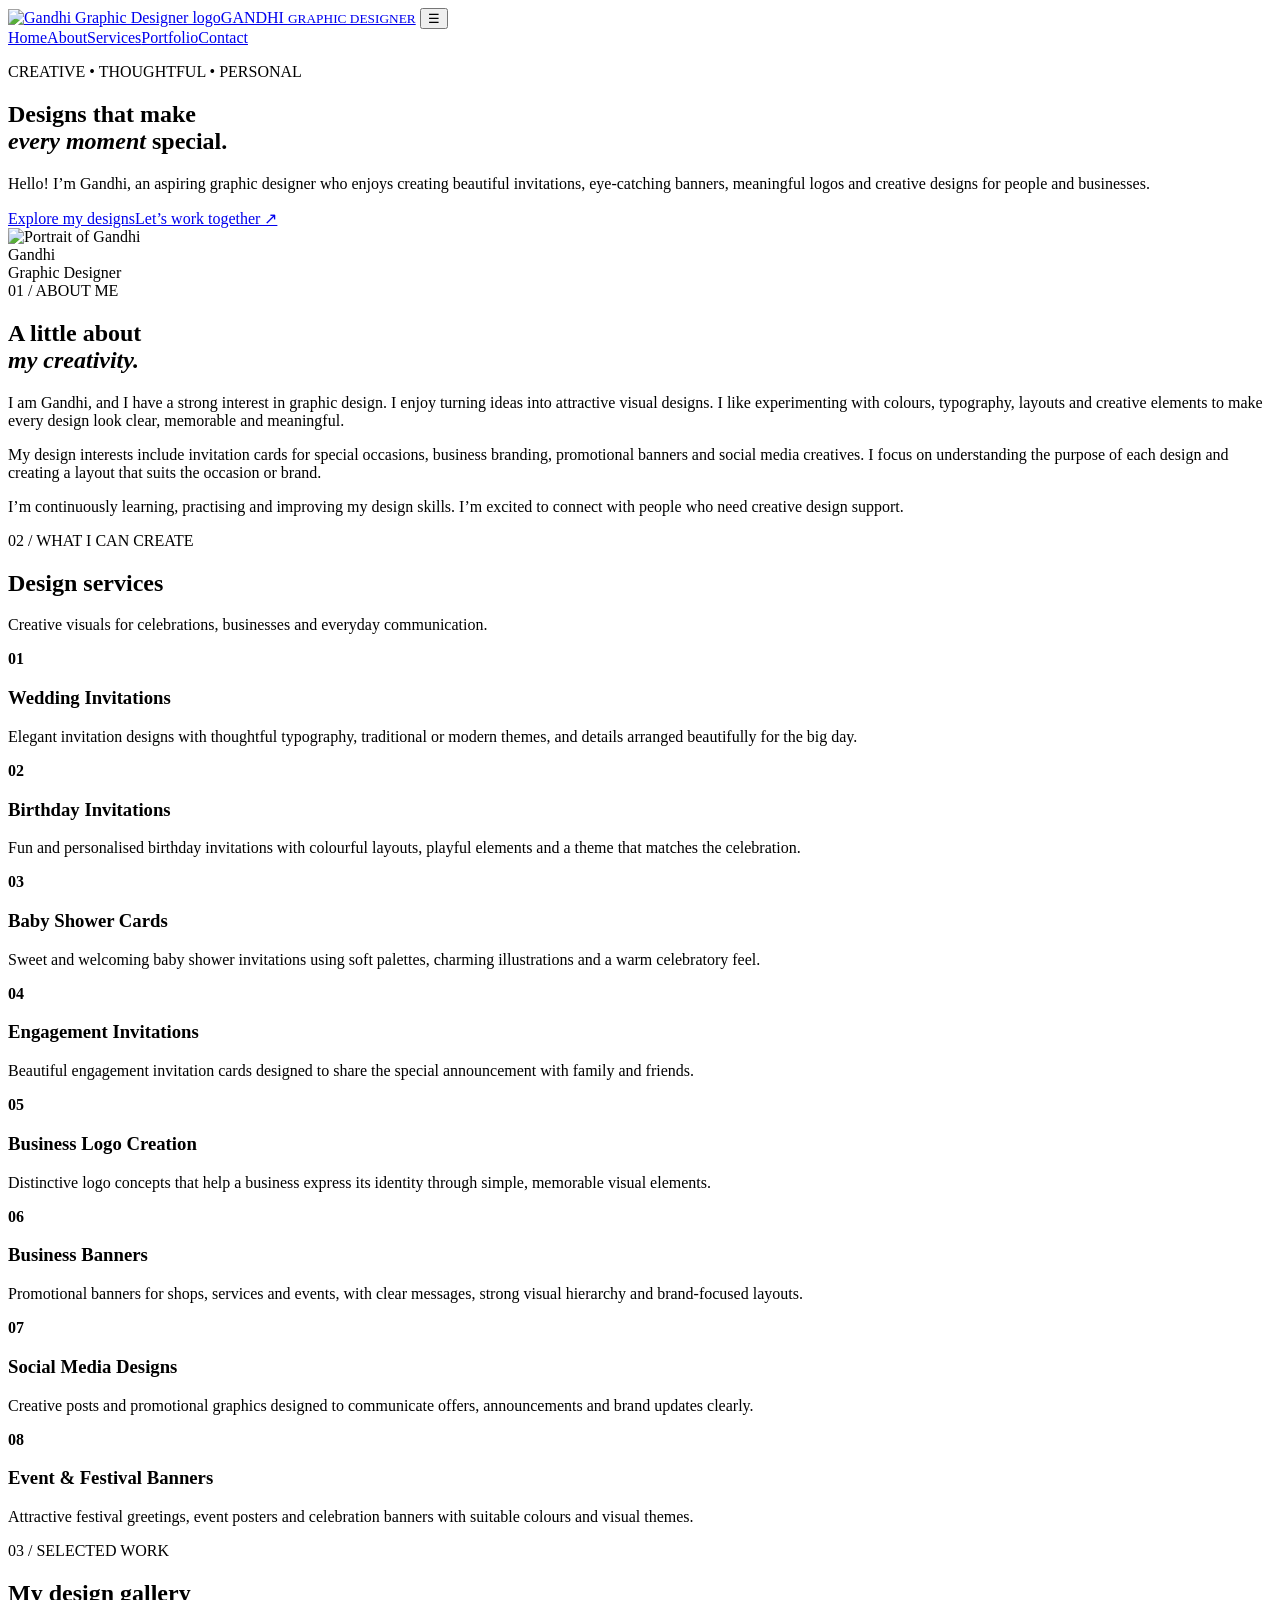
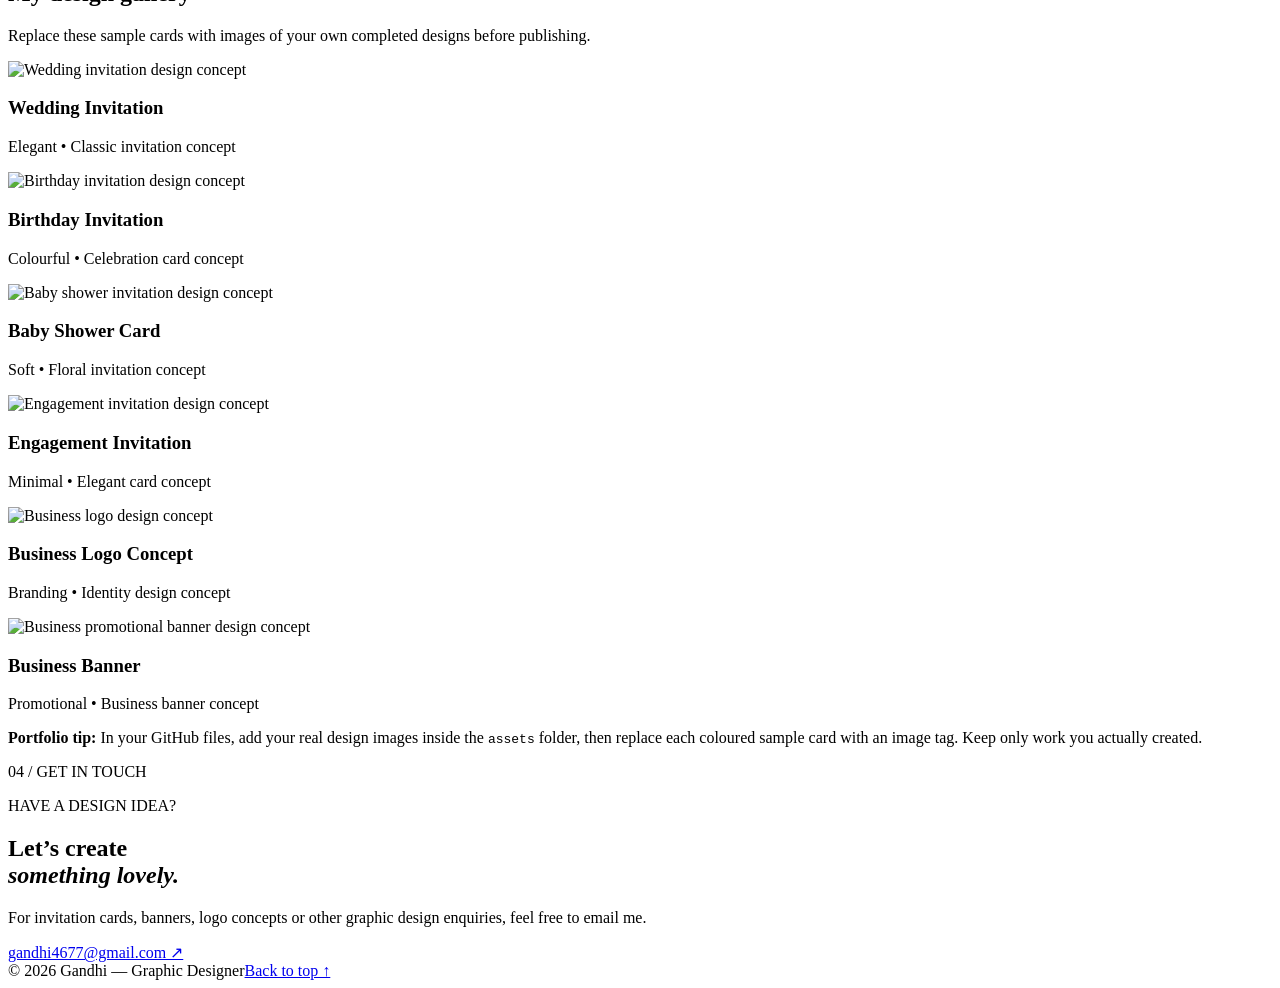
==== index.html @ 90b86551 "Rename index-1.html to index.html" ====
<!DOCTYPE html>
<html lang="en">
<head>
  <meta charset="UTF-8">
  <meta name="viewport" content="width=device-width, initial-scale=1.0">
  <meta name="description" content="Gandhi Graphic Designer — invitations, banners, logos and social media designs.">
  <title>Gandhi | Graphic Designer</title>
  <link rel="stylesheet" href="style.css">
</head>
<body>
<header class="header">
  <a class="brand" href="#home"><img src="assets/logo.png" alt="Gandhi Graphic Designer logo"><span>GANDHI <small>GRAPHIC DESIGNER</small></span></a>
  <button class="menu" aria-label="Open menu" onclick="document.querySelector('.nav').classList.toggle('show')">☰</button>
  <nav class="nav">
    <a href="#home">Home</a><a href="#about">About</a><a href="#services">Services</a><a href="#portfolio">Portfolio</a><a href="#contact" class="nav-button">Contact</a>
  </nav>
</header>

<main>
<section class="hero" id="home">
  <div class="hero-copy">
    <p class="eyebrow">CREATIVE • THOUGHTFUL • PERSONAL</p>
    <h1>Designs that make<br><em>every moment</em> special.</h1>
    <p class="intro">Hello! I’m Gandhi, an aspiring graphic designer who enjoys creating beautiful invitations, eye-catching banners, meaningful logos and creative designs for people and businesses.</p>
    <div class="actions"><a class="button" href="#portfolio">Explore my designs</a><a class="text-link" href="#contact">Let’s work together ↗</a></div>
  </div>
  <div class="hero-photo"><img src="assets/profile.png" alt="Portrait of Gandhi"><div class="photo-tag">Gandhi<br><span>Graphic Designer</span></div></div>
</section>

<section class="about section" id="about">
  <div class="section-label">01 / ABOUT ME</div>
  <div class="about-grid">
    <h2>A little about<br><em>my creativity.</em></h2>
    <div><p>I am Gandhi, and I have a strong interest in graphic design. I enjoy turning ideas into attractive visual designs. I like experimenting with colours, typography, layouts and creative elements to make every design look clear, memorable and meaningful.</p>
    <p>My design interests include invitation cards for special occasions, business branding, promotional banners and social media creatives. I focus on understanding the purpose of each design and creating a layout that suits the occasion or brand.</p>
    <p class="note">I’m continuously learning, practising and improving my design skills. I’m excited to connect with people who need creative design support.</p></div>
  </div>
</section>

<section class="services section" id="services">
  <div class="section-label">02 / WHAT I CAN CREATE</div>
  <div class="section-heading"><h2>Design services</h2><p>Creative visuals for celebrations, businesses and everyday communication.</p></div>
  <div class="service-grid">
    <article><b>01</b><h3>Wedding Invitations</h3><p>Elegant invitation designs with thoughtful typography, traditional or modern themes, and details arranged beautifully for the big day.</p></article>
    <article><b>02</b><h3>Birthday Invitations</h3><p>Fun and personalised birthday invitations with colourful layouts, playful elements and a theme that matches the celebration.</p></article>
    <article><b>03</b><h3>Baby Shower Cards</h3><p>Sweet and welcoming baby shower invitations using soft palettes, charming illustrations and a warm celebratory feel.</p></article>
    <article><b>04</b><h3>Engagement Invitations</h3><p>Beautiful engagement invitation cards designed to share the special announcement with family and friends.</p></article>
    <article><b>05</b><h3>Business Logo Creation</h3><p>Distinctive logo concepts that help a business express its identity through simple, memorable visual elements.</p></article>
    <article><b>06</b><h3>Business Banners</h3><p>Promotional banners for shops, services and events, with clear messages, strong visual hierarchy and brand-focused layouts.</p></article>
    <article><b>07</b><h3>Social Media Designs</h3><p>Creative posts and promotional graphics designed to communicate offers, announcements and brand updates clearly.</p></article>
    <article><b>08</b><h3>Event & Festival Banners</h3><p>Attractive festival greetings, event posters and celebration banners with suitable colours and visual themes.</p></article>
  </div>
</section>

<section class="portfolio section" id="portfolio">
  <div class="section-label">03 / SELECTED WORK</div>
  <div class="section-heading"><h2>My design gallery</h2><p>Replace these sample cards with images of your own completed designs before publishing.</p></div>
  <div class="portfolio-grid">
    <article class="work"><img src="assets/wedding-invitation.svg" alt="Wedding invitation design concept"><h3>Wedding Invitation</h3><p>Elegant • Classic invitation concept</p></article>
    <article class="work"><img src="assets/birthday-invitation.svg" alt="Birthday invitation design concept"><h3>Birthday Invitation</h3><p>Colourful • Celebration card concept</p></article>
    <article class="work"><img src="assets/baby-shower-card.svg" alt="Baby shower invitation design concept"><h3>Baby Shower Card</h3><p>Soft • Floral invitation concept</p></article>
    <article class="work"><img src="assets/engagement-invitation.svg" alt="Engagement invitation design concept"><h3>Engagement Invitation</h3><p>Minimal • Elegant card concept</p></article>
    <article class="work"><img src="assets/business-logo-concept.svg" alt="Business logo design concept"><h3>Business Logo Concept</h3><p>Branding • Identity design concept</p></article>
    <article class="work"><img src="assets/business-banner.svg" alt="Business promotional banner design concept"><h3>Business Banner</h3><p>Promotional • Business banner concept</p></article>
  </div>
  <p class="gallery-tip"><strong>Portfolio tip:</strong> In your GitHub files, add your real design images inside the <code>assets</code> folder, then replace each coloured sample card with an image tag. Keep only work you actually created.</p>
</section>

<section class="contact section" id="contact">
  <div class="section-label">04 / GET IN TOUCH</div>
  <div class="contact-box"><div><p class="eyebrow">HAVE A DESIGN IDEA?</p><h2>Let’s create<br><em>something lovely.</em></h2><p>For invitation cards, banners, logo concepts or other graphic design enquiries, feel free to email me.</p></div>
  <a class="email" href="mailto:gandhi4677@gmail.com">gandhi4677@gmail.com ↗</a></div>
</section>
</main>
<footer><span>© 2026 Gandhi — Graphic Designer</span><a href="#home">Back to top ↑</a></footer>
<script>
  document.querySelectorAll('.nav a').forEach(a => a.addEventListener('click', () => document.querySelector('.nav').classList.remove('show')));
</script>
</body>
</html>
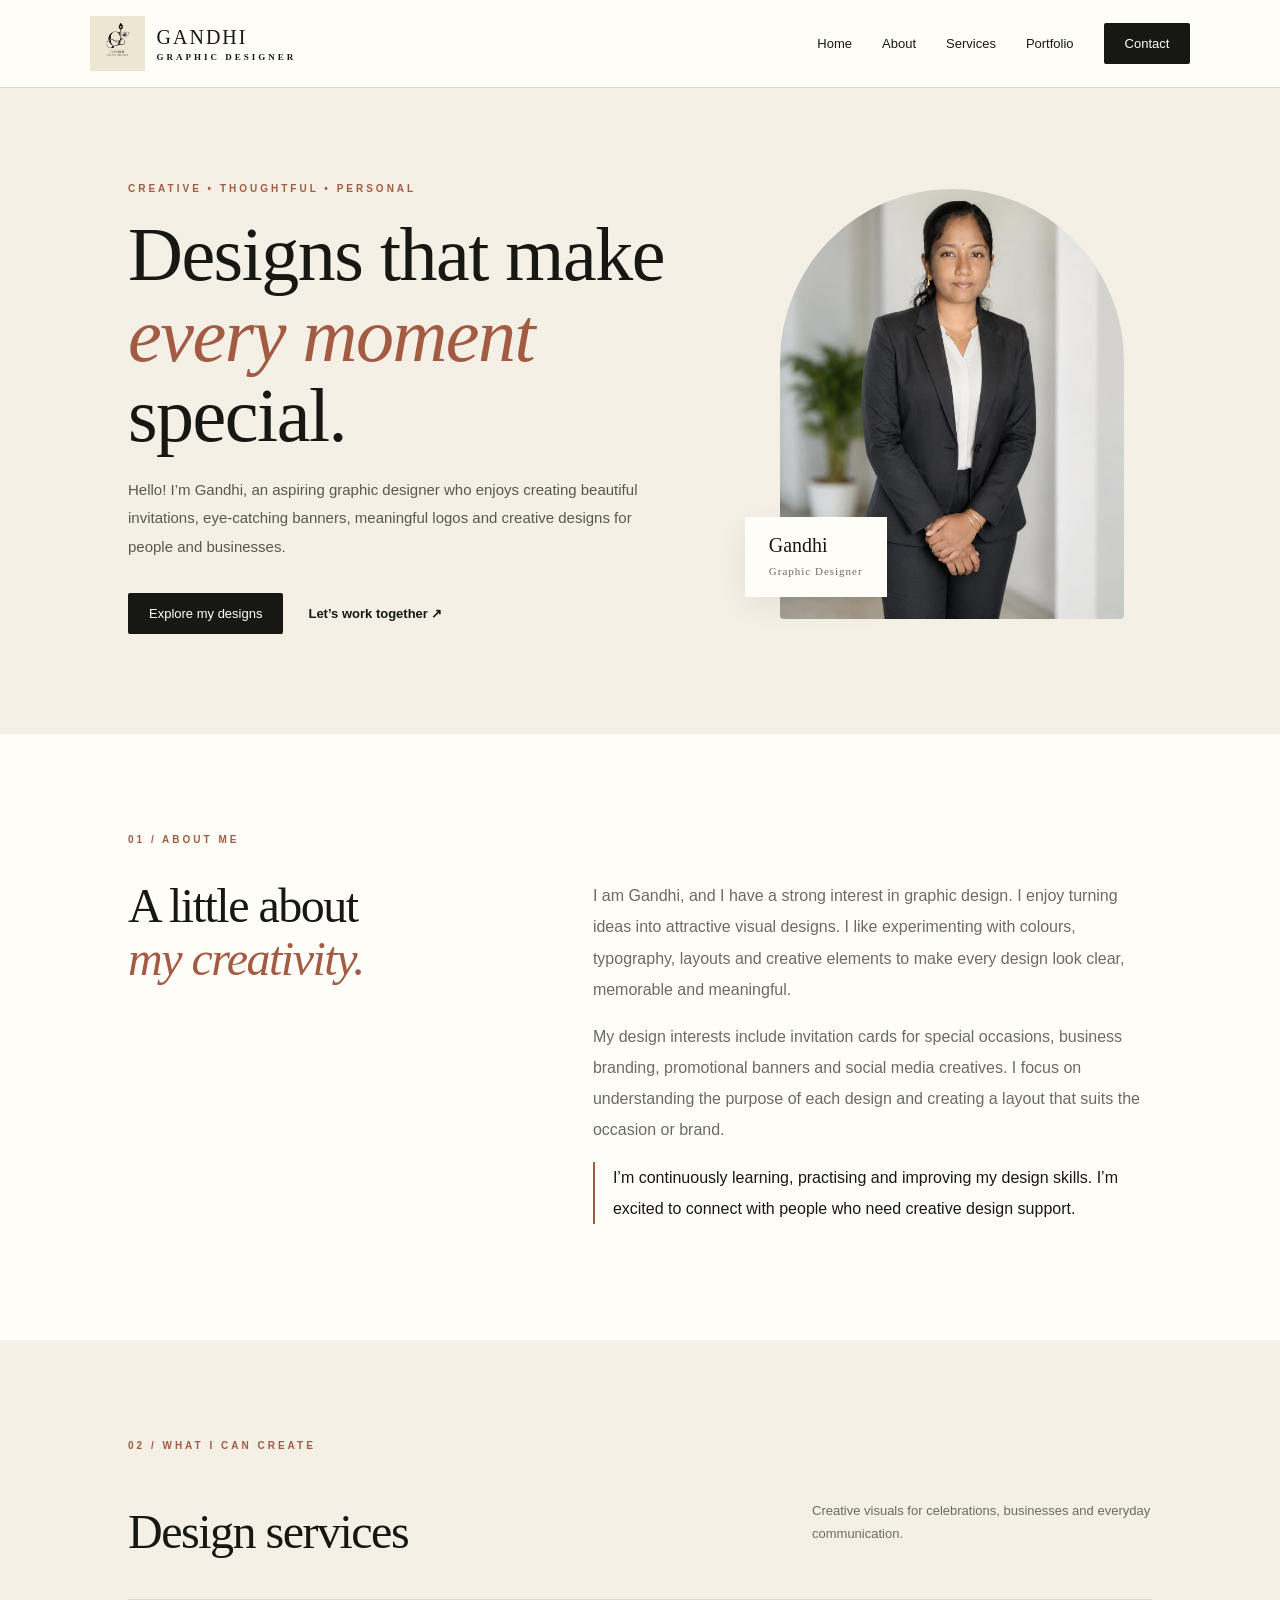
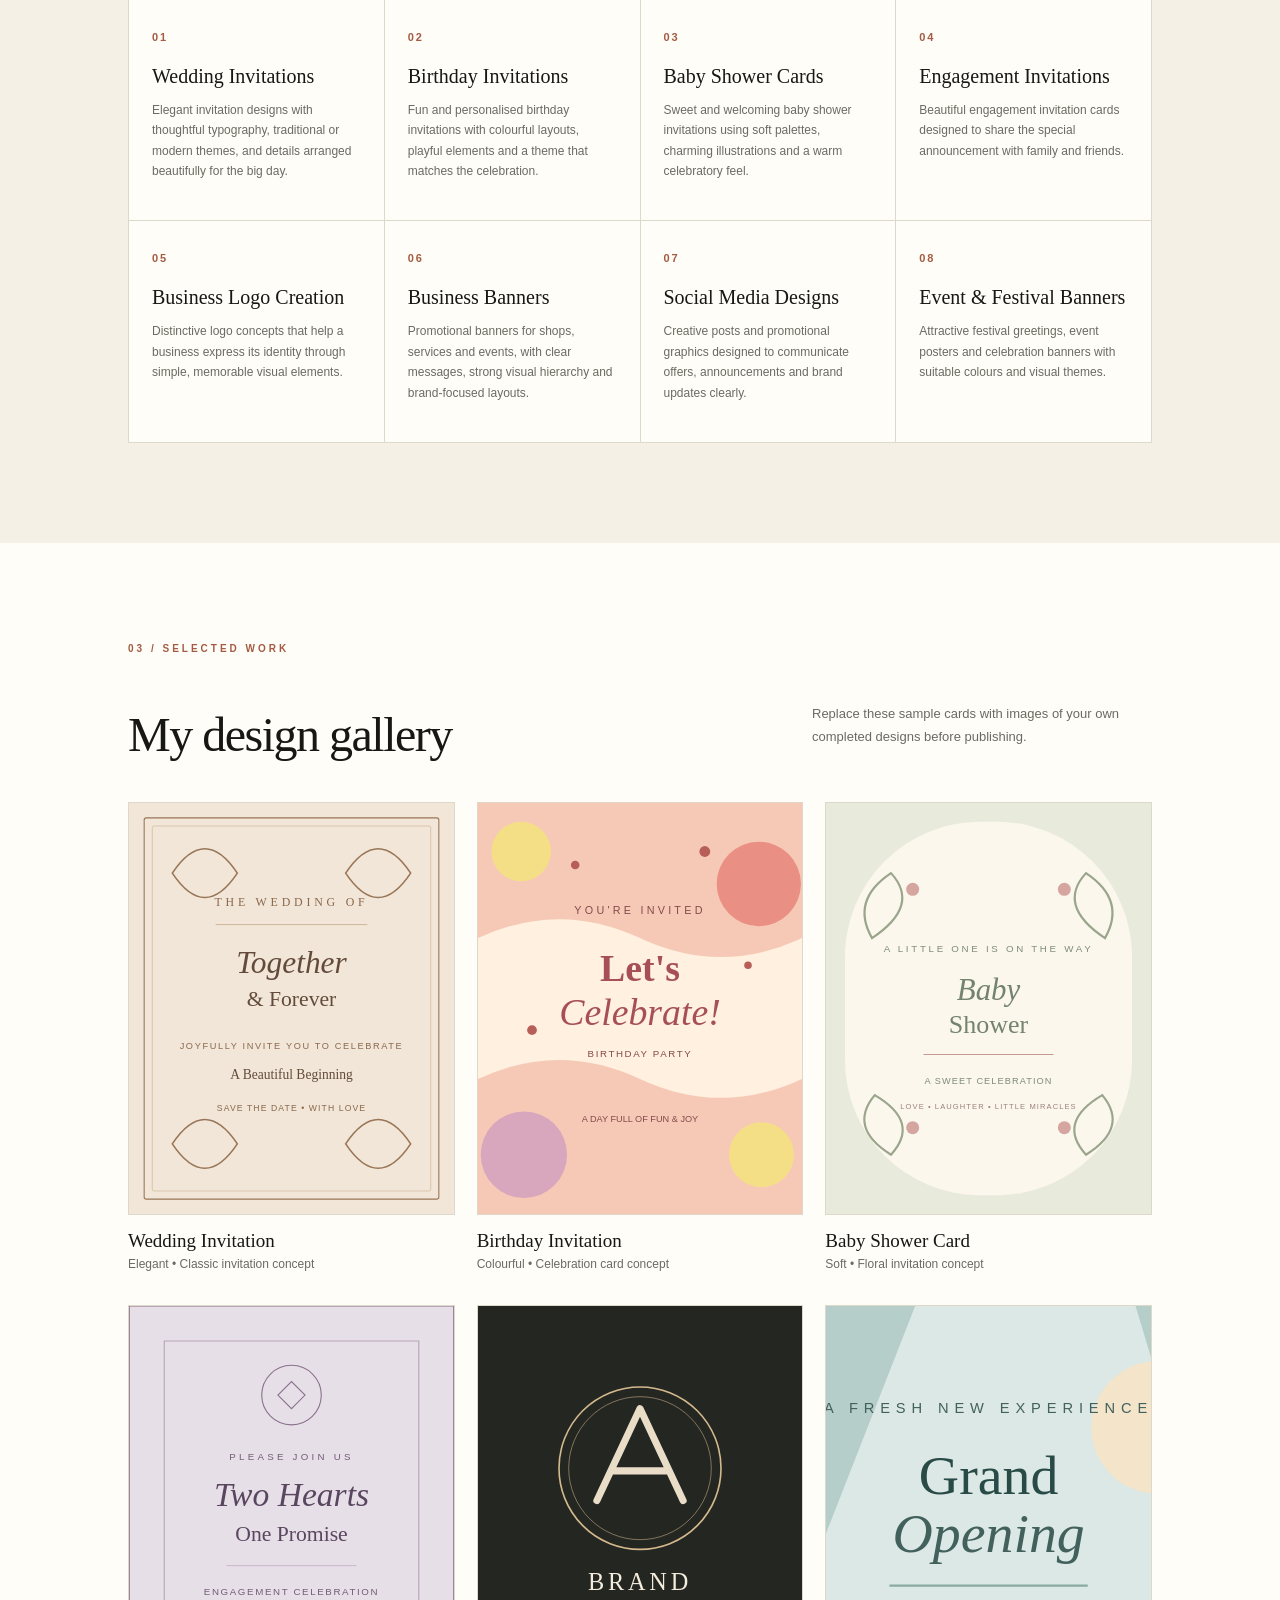
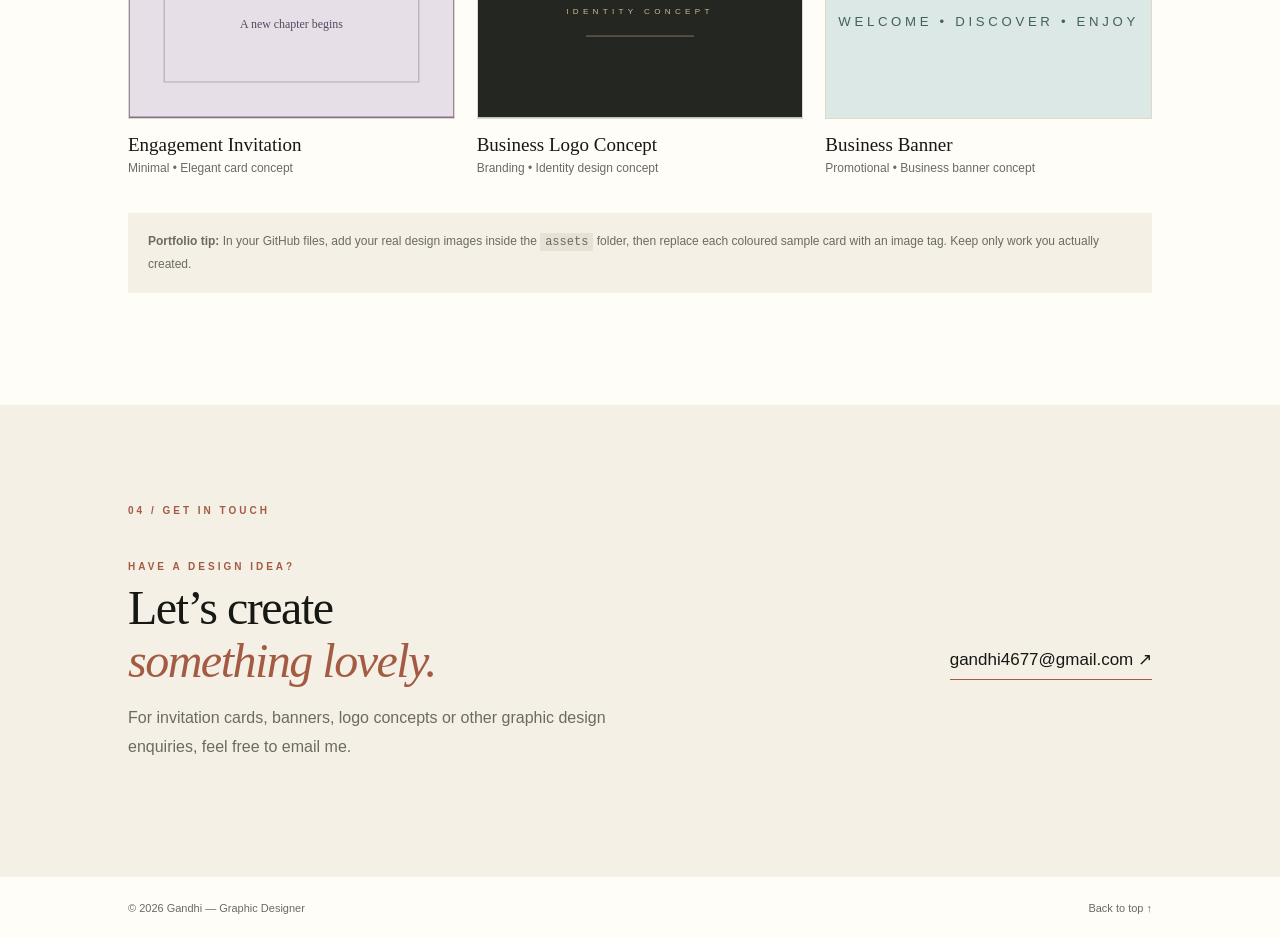
==== commit 65547363: "Update index.html" ====
--- a/index.html
+++ b/index.html
@@ -9,7 +9,7 @@
 </head>
 <body>
 <header class="header">
-  <a class="brand" href="#home"><img src="assets/logo.png" alt="Gandhi Graphic Designer logo"><span>GANDHI <small>GRAPHIC DESIGNER</small></span></a>
+  <a class="brand" href="#home"><img src="assets/assets/logo.png" alt="Gandhi Graphic Designer logo"><span>GANDHI <small>GRAPHIC DESIGNER</small></span></a>
   <button class="menu" aria-label="Open menu" onclick="document.querySelector('.nav').classList.toggle('show')">☰</button>
   <nav class="nav">
     <a href="#home">Home</a><a href="#about">About</a><a href="#services">Services</a><a href="#portfolio">Portfolio</a><a href="#contact" class="nav-button">Contact</a>
@@ -24,7 +24,7 @@
     <p class="intro">Hello! I’m Gandhi, an aspiring graphic designer who enjoys creating beautiful invitations, eye-catching banners, meaningful logos and creative designs for people and businesses.</p>
     <div class="actions"><a class="button" href="#portfolio">Explore my designs</a><a class="text-link" href="#contact">Let’s work together ↗</a></div>
   </div>
-  <div class="hero-photo"><img src="assets/profile.png" alt="Portrait of Gandhi"><div class="photo-tag">Gandhi<br><span>Graphic Designer</span></div></div>
+  <div class="hero-photo"><img src="assets/assets/profile.png" alt="Portrait of Gandhi"><div class="photo-tag">Gandhi<br><span>Graphic Designer</span></div></div>
 </section>
 
 <section class="about section" id="about">
@@ -56,12 +56,12 @@
   <div class="section-label">03 / SELECTED WORK</div>
   <div class="section-heading"><h2>My design gallery</h2><p>Replace these sample cards with images of your own completed designs before publishing.</p></div>
   <div class="portfolio-grid">
-    <article class="work"><img src="assets/wedding-invitation.svg" alt="Wedding invitation design concept"><h3>Wedding Invitation</h3><p>Elegant • Classic invitation concept</p></article>
-    <article class="work"><img src="assets/birthday-invitation.svg" alt="Birthday invitation design concept"><h3>Birthday Invitation</h3><p>Colourful • Celebration card concept</p></article>
-    <article class="work"><img src="assets/baby-shower-card.svg" alt="Baby shower invitation design concept"><h3>Baby Shower Card</h3><p>Soft • Floral invitation concept</p></article>
-    <article class="work"><img src="assets/engagement-invitation.svg" alt="Engagement invitation design concept"><h3>Engagement Invitation</h3><p>Minimal • Elegant card concept</p></article>
-    <article class="work"><img src="assets/business-logo-concept.svg" alt="Business logo design concept"><h3>Business Logo Concept</h3><p>Branding • Identity design concept</p></article>
-    <article class="work"><img src="assets/business-banner.svg" alt="Business promotional banner design concept"><h3>Business Banner</h3><p>Promotional • Business banner concept</p></article>
+    <article class="work"><img src="assets/assets/wedding-invitation.svg" alt="Wedding invitation design concept"><h3>Wedding Invitation</h3><p>Elegant • Classic invitation concept</p></article>
+    <article class="work"><img src="assets/assets/birthday-invitation.svg" alt="Birthday invitation design concept"><h3>Birthday Invitation</h3><p>Colourful • Celebration card concept</p></article>
+    <article class="work"><img src="assets/assets/baby-shower-card.svg" alt="Baby shower invitation design concept"><h3>Baby Shower Card</h3><p>Soft • Floral invitation concept</p></article>
+    <article class="work"><img src="assets/assets/engagement-invitation.svg" alt="Engagement invitation design concept"><h3>Engagement Invitation</h3><p>Minimal • Elegant card concept</p></article>
+    <article class="work"><img src="assets/assets/business-logo-concept.svg" alt="Business logo design concept"><h3>Business Logo Concept</h3><p>Branding • Identity design concept</p></article>
+    <article class="work"><img src="assets/assets/business-banner.svg" alt="Business promotional banner design concept"><h3>Business Banner</h3><p>Promotional • Business banner concept</p></article>
   </div>
   <p class="gallery-tip"><strong>Portfolio tip:</strong> In your GitHub files, add your real design images inside the <code>assets</code> folder, then replace each coloured sample card with an image tag. Keep only work you actually created.</p>
 </section>
--- a/style.css
+++ b/style.css
@@ -0,0 +1,8 @@
+@import url('https://fonts.googleapis.com/css2?family=DM+Sans:wght@400;500;600;700&family=Playfair+Display:ital,wght@0,500;0,600;1,500;1,600&display=swap');
+:root{--ink:#171714;--muted:#6c6a62;--cream:#f4f0e6;--paper:#fffdf8;--line:#ded8ca;--accent:#a45b43}
+*{box-sizing:border-box}html{scroll-behavior:smooth}body{margin:0;background:var(--paper);color:var(--ink);font-family:'DM Sans',sans-serif}a{color:inherit;text-decoration:none}.header{height:88px;padding:12px 7%;display:flex;align-items:center;justify-content:space-between;border-bottom:1px solid var(--line);background:rgba(255,253,248,.95);position:sticky;top:0;z-index:5}.brand{display:flex;align-items:center;gap:12px;font-family:'Playfair Display',serif;font-size:20px;letter-spacing:2px}.brand img{width:55px;height:55px;object-fit:contain}.brand small{display:block;font:600 9px 'DM Sans';letter-spacing:3px;margin-top:3px}.nav{display:flex;gap:30px;align-items:center;font-size:13px}.nav a:hover,.text-link:hover{color:var(--accent)}.nav-button,.button{background:var(--ink);color:white;padding:13px 21px;border-radius:2px}.menu{display:none;background:none;border:0;font-size:25px}.hero{padding:85px 10% 100px;display:grid;grid-template-columns:1.15fr .85fr;gap:8%;align-items:center;background:var(--cream);min-height:620px}.eyebrow,.section-label{font-size:10px;font-weight:700;letter-spacing:3px;color:var(--accent)}h1,h2{font-family:'Playfair Display',serif;font-weight:500;letter-spacing:-1.5px}h1{font-size:clamp(48px,6vw,76px);line-height:1.06;margin:20px 0}h1 em,h2 em{color:var(--accent);font-weight:500}.intro{max-width:550px;color:#59574f;line-height:1.9;font-size:15px}.actions{display:flex;align-items:center;gap:25px;margin-top:32px;font-size:13px}.button{display:inline-block}.text-link{font-weight:600}.hero-photo{height:430px;max-width:350px;justify-self:center;position:relative}.hero-photo img{width:100%;height:100%;object-fit:cover;object-position:top;border-radius:180px 180px 4px 4px;filter:saturate(.8)}.photo-tag{position:absolute;bottom:22px;left:-35px;background:var(--paper);padding:17px 24px;font-family:'Playfair Display';font-size:20px;box-shadow:0 8px 30px #0001}.photo-tag span{font:11px 'DM Sans';letter-spacing:1px;color:var(--muted)}.section{padding:100px 10%}.section-label{margin-bottom:35px}.about-grid{display:grid;grid-template-columns:.8fr 1.2fr;gap:9%}.about h2,.section-heading h2,.contact h2{font-size:48px;line-height:1.1;margin:0}.about-grid p{color:var(--muted);line-height:1.95;margin-top:0}.about-grid .note{border-left:2px solid var(--accent);padding-left:18px;color:var(--ink)}.services{background:#f4f0e6}.section-heading{display:flex;justify-content:space-between;align-items:end;gap:30px;margin-bottom:40px}.section-heading p{max-width:340px;color:var(--muted);font-size:13px;line-height:1.8}.service-grid{display:grid;grid-template-columns:repeat(4,1fr);gap:1px;background:var(--line);border:1px solid var(--line)}.service-grid article{background:var(--paper);padding:27px 23px;min-height:205px}.service-grid b{font-size:11px;color:var(--accent);letter-spacing:2px}.service-grid h3{font:500 20px 'Playfair Display';margin:20px 0 10px}.service-grid p,.work p{font-size:12px;color:var(--muted);line-height:1.7}.portfolio-grid{display:grid;grid-template-columns:repeat(3,1fr);gap:30px 22px}.work h3{font:500 19px 'Playfair Display';margin:15px 0 2px}.work p{margin:0}.mock{height:270px;display:flex;flex-direction:column;align-items:center;justify-content:center;text-align:center;position:relative;overflow:hidden;font-family:'Playfair Display',serif;letter-spacing:2px}.mock span{font:10px 'DM Sans';letter-spacing:3px;margin:12px 0}.mock strong{font-size:32px;line-height:1.12;font-weight:500}.mock small{font:9px 'DM Sans';letter-spacing:2px;margin-top:17px}.work-wedding .mock{background:#eee2d1;color:#684a3a}.work-birthday .mock{background:#f3c8b8;color:#793e40}.work-baby .mock{background:#e6e8d9;color:#65705b}.work-engage .mock{background:#e5dce7;color:#59455d}.work-logo .mock{background:#252724;color:#f4f0e6}.work-banner .mock{background:#d7e2e4;color:#2e4d55}.gallery-tip{margin-top:35px;padding:18px 20px;background:var(--cream);font-size:12px;line-height:1.8;color:var(--muted)}code{background:#e8e1d5;padding:2px 5px}.contact{background:var(--cream)}.contact-box{display:flex;justify-content:space-between;align-items:center;gap:40px}.contact-box>div{max-width:550px}.contact-box p:not(.eyebrow){color:var(--muted);line-height:1.8}.email{font-size:17px;border-bottom:1px solid var(--accent);padding-bottom:9px;white-space:nowrap}footer{padding:25px 10%;display:flex;justify-content:space-between;font-size:11px;color:var(--muted)}
+@media(max-width:850px){.hero{padding:65px 7%;gap:5%}.section{padding:75px 7%}.service-grid{grid-template-columns:repeat(2,1fr)}.portfolio-grid{grid-template-columns:repeat(2,1fr)}.section-heading{display:block}.section-heading p{margin-top:12px}}
+@media(max-width:600px){.header{height:72px;padding:8px 5%}.brand img{width:45px;height:45px}.menu{display:block}.nav{display:none;position:absolute;top:72px;left:0;right:0;background:var(--paper);padding:22px;flex-direction:column;gap:20px;border-bottom:1px solid var(--line)}.nav.show{display:flex}.hero{grid-template-columns:1fr;padding:55px 7% 70px}.hero-photo{height:360px;width:75%;margin-top:25px}.hero-copy h1{font-size:52px}.about-grid{grid-template-columns:1fr;gap:25px}.about h2,.section-heading h2,.contact h2{font-size:40px}.service-grid{grid-template-columns:1fr}.portfolio-grid{grid-template-columns:1fr}.mock{height:300px}.contact-box{display:block}.email{display:inline-block;margin-top:20px;font-size:15px}footer{padding:22px 7%;gap:15px;flex-wrap:wrap}}
+
+.work>img{display:block;width:100%;aspect-ratio:3/3.8;object-fit:cover;border:1px solid var(--line)}
+@media(max-width:600px){.work>img{aspect-ratio:3/3.6}}
